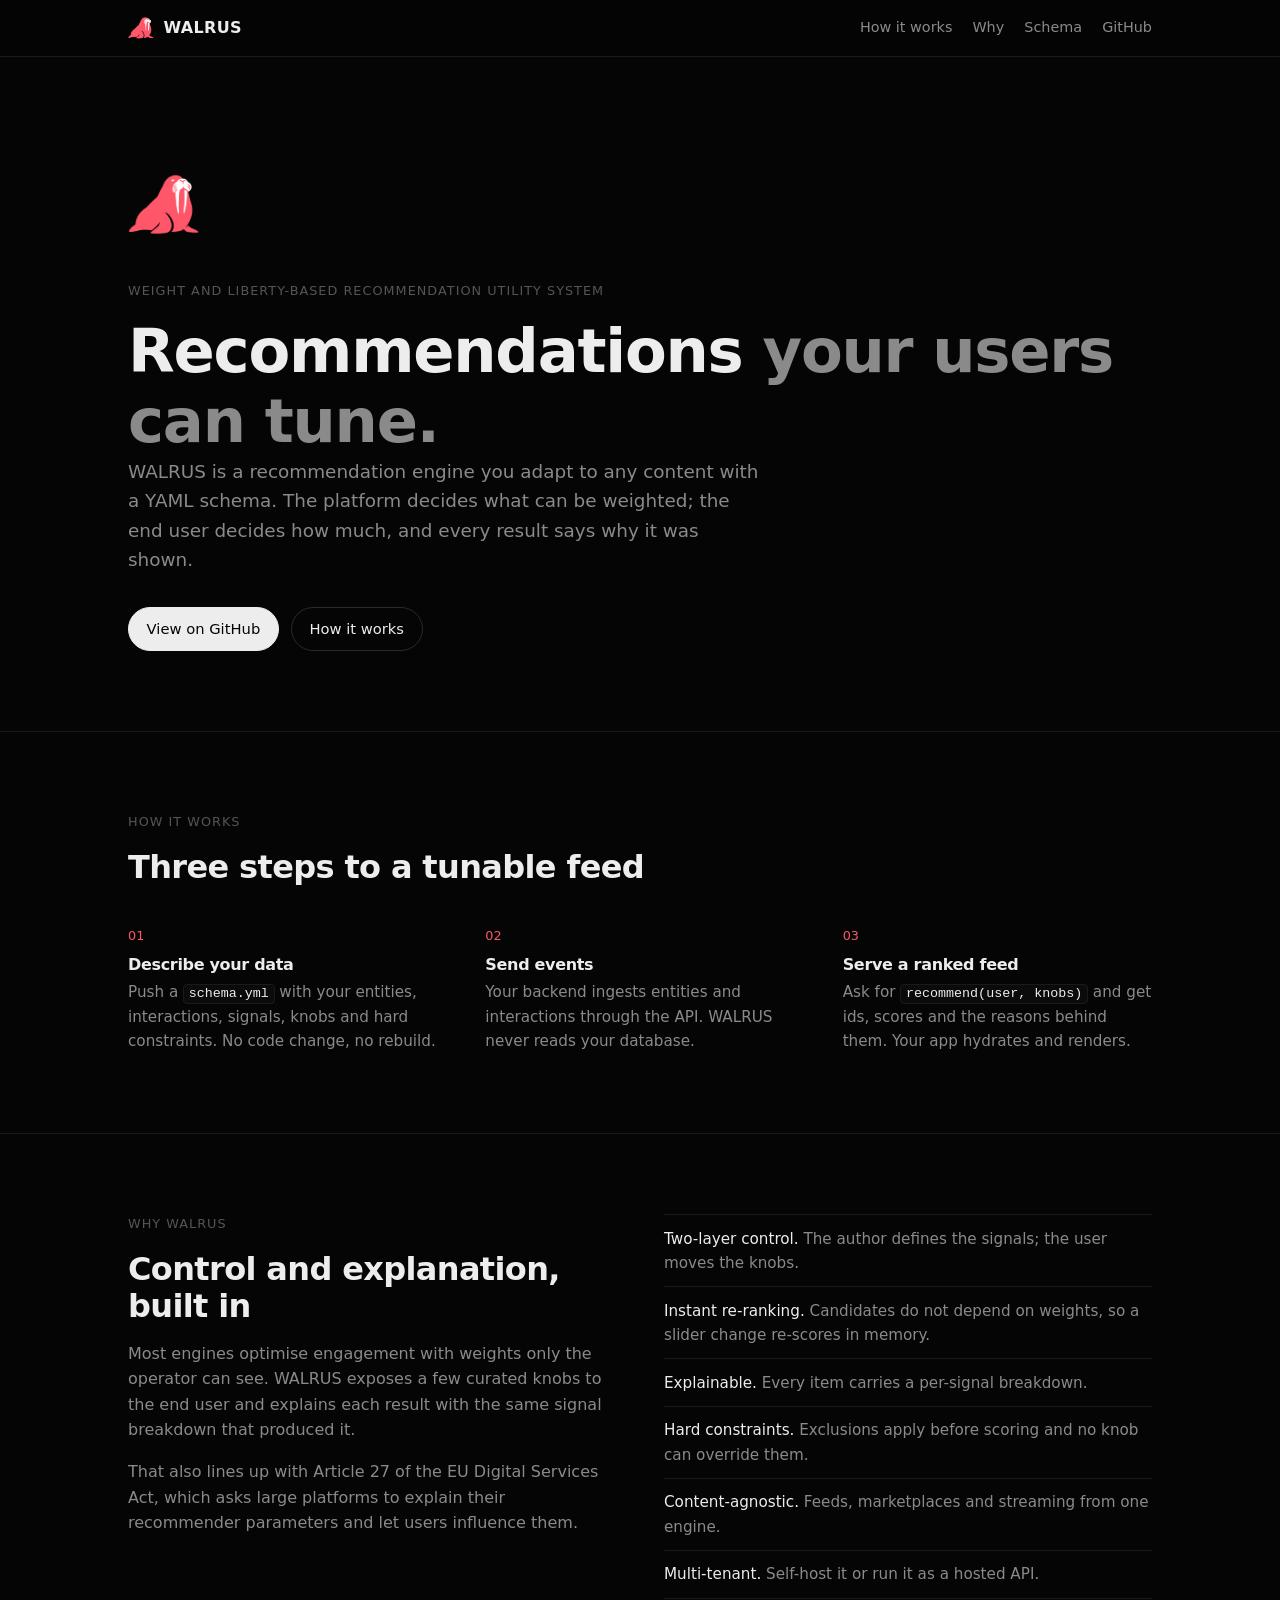
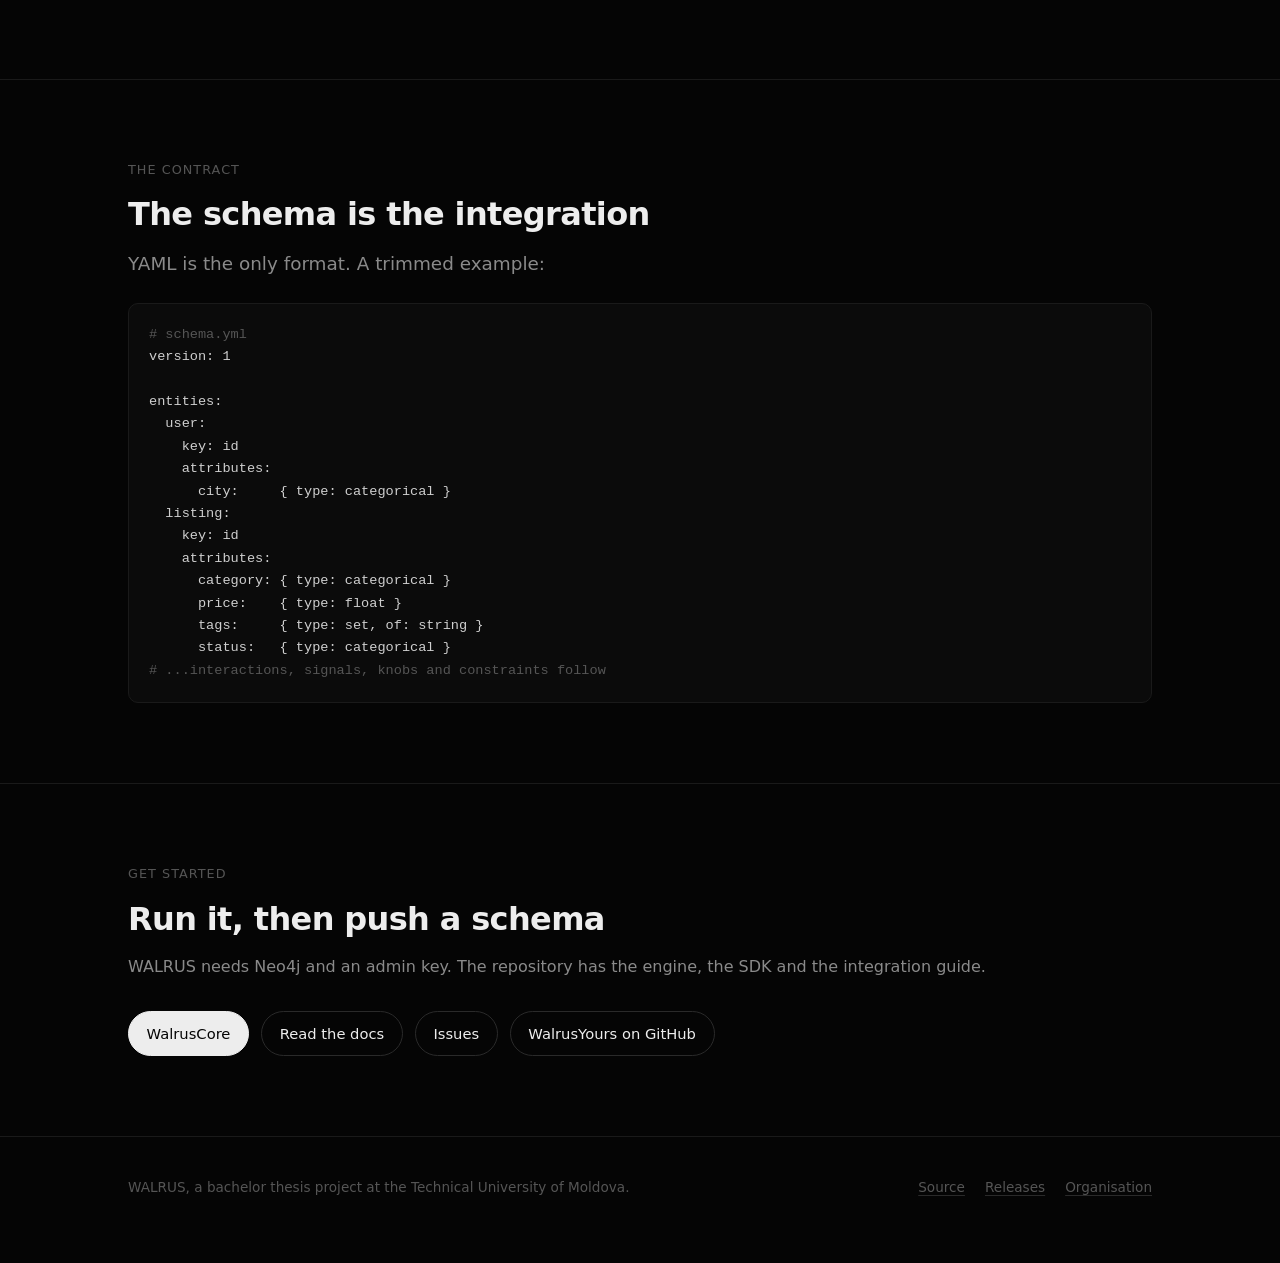
==== index.html @ cd447603 "feat(pages): add page" ====
<!doctype html>
<html lang="en">
<head>
  <meta charset="utf-8">
  <meta name="viewport" content="width=device-width, initial-scale=1">
  <title>WALRUS: recommendations your users can tune</title>
  <meta name="description" content="WALRUS is a content-agnostic, schema-driven recommendation engine. Platforms describe their data in YAML; end users re-weight the ranking with a few knobs, and every result is explained.">
  <meta name="theme-color" content="#050505">
  <meta property="og:title" content="WALRUS: recommendations your users can tune">
  <meta property="og:description" content="A schema-driven recommendation engine with user-adjustable ranking and per-item explanations.">
  <meta property="og:image" content="assets/walrus.png">
  <link rel="icon" href="assets/favicon.svg" type="image/svg+xml">
  <link rel="stylesheet" href="style.css">
</head>
<body>

<header class="site">
  <div class="wrap">
    <a class="brand" href="#top"><img src="assets/walrus.png" alt="">WALRUS</a>
    <nav class="site" aria-label="Main">
      <a href="#how">How it works</a>
      <a href="#why">Why</a>
      <a href="#schema">Schema</a>
      <a class="keep" href="https://github.com/WalrusYours/WalrusCore">GitHub</a>
    </nav>
  </div>
</header>

<main id="top">

  <section class="hero">
    <div class="wrap">
      <img class="mark" src="assets/walrus.png" alt="WALRUS logo">
      <p class="eyebrow">Weight And Liberty-based Recommendation Utility System</p>
      <h1>Recommendations <span>your users can tune.</span></h1>
      <p class="lead">
        WALRUS is a recommendation engine you adapt to any content with a YAML schema.
        The platform decides what can be weighted; the end user decides how much,
        and every result says why it was shown.
      </p>
      <div class="actions">
        <a class="btn primary" href="https://github.com/WalrusYours/WalrusCore">View on GitHub</a>
        <a class="btn" href="#how">How it works</a>
      </div>
    </div>
  </section>

  <section id="how">
    <div class="wrap">
      <p class="eyebrow">How it works</p>
      <h2>Three steps to a tunable feed</h2>
      <div class="grid">
        <div>
          <span class="step-num">01</span>
          <h3>Describe your data</h3>
          <p>Push a <code>schema.yml</code> with your entities, interactions, signals, knobs and hard constraints. No code change, no rebuild.</p>
        </div>
        <div>
          <span class="step-num">02</span>
          <h3>Send events</h3>
          <p>Your backend ingests entities and interactions through the API. WALRUS never reads your database.</p>
        </div>
        <div>
          <span class="step-num">03</span>
          <h3>Serve a ranked feed</h3>
          <p>Ask for <code>recommend(user, knobs)</code> and get ids, scores and the reasons behind them. Your app hydrates and renders.</p>
        </div>
      </div>
    </div>
  </section>

  <section id="why">
    <div class="wrap cols">
      <div>
        <p class="eyebrow">Why WALRUS</p>
        <h2>Control and explanation, built in</h2>
        <p>Most engines optimise engagement with weights only the operator can see. WALRUS exposes a few curated knobs to the end user and explains each result with the same signal breakdown that produced it.</p>
        <p>That also lines up with Article 27 of the EU Digital Services Act, which asks large platforms to explain their recommender parameters and let users influence them.</p>
      </div>
      <ul class="plain">
        <li><strong>Two-layer control.</strong> The author defines the signals; the user moves the knobs.</li>
        <li><strong>Instant re-ranking.</strong> Candidates do not depend on weights, so a slider change re-scores in memory.</li>
        <li><strong>Explainable.</strong> Every item carries a per-signal breakdown.</li>
        <li><strong>Hard constraints.</strong> Exclusions apply before scoring and no knob can override them.</li>
        <li><strong>Content-agnostic.</strong> Feeds, marketplaces and streaming from one engine.</li>
        <li><strong>Multi-tenant.</strong> Self-host it or run it as a hosted API.</li>
      </ul>
    </div>
  </section>

  <section id="schema">
    <div class="wrap">
      <p class="eyebrow">The contract</p>
      <h2>The schema is the integration</h2>
      <p class="lead">YAML is the only format. A trimmed example:</p>
<pre><code><span class="c"># schema.yml</span>
version: 1

entities:
  user:
    key: id
    attributes:
      city:     { type: categorical }
  listing:
    key: id
    attributes:
      category: { type: categorical }
      price:    { type: float }
      tags:     { type: set, of: string }
      status:   { type: categorical }
<span class="c"># ...interactions, signals, knobs and constraints follow</span></code></pre>
    </div>
  </section>

  <section id="start">
    <div class="wrap">
      <p class="eyebrow">Get started</p>
      <h2>Run it, then push a schema</h2>
      <p>WALRUS needs Neo4j and an admin key. The repository has the engine, the SDK and the integration guide.</p>
      <div class="actions">
        <a class="btn primary" href="https://github.com/WalrusYours/WalrusCore">WalrusCore</a>
        <a class="btn" href="https://github.com/WalrusYours/WalrusCore#readme">Read the docs</a>
        <a class="btn" href="https://github.com/WalrusYours/WalrusCore/issues">Issues</a>
        <a class="btn" href="https://github.com/WalrusYours">WalrusYours on GitHub</a>
      </div>
    </div>
  </section>

</main>

<footer>
  <div class="wrap">
    <span>WALRUS, a bachelor thesis project at the Technical University of Moldova.</span>
    <span class="links">
      <a href="https://github.com/WalrusYours/WalrusCore">Source</a>
      <a href="https://github.com/WalrusYours/WalrusCore/releases">Releases</a>
      <a href="https://github.com/WalrusYours">Organisation</a>
    </span>
  </div>
</footer>

</body>
</html>
---- style.css ----
:root {
  --bg: #050505;
  --panel: #0b0b0b;
  --line: #1a1a1a;
  --line-strong: #2a2a2a;
  --ink: #ededed;
  --muted: #8a8a8a;
  --faint: #555555;
  --accent: #f4586a; /* the coral of the logo, used sparingly */
  --max: 64rem;
  color-scheme: dark;
}

*,
*::before,
*::after {
  box-sizing: border-box;
}

html {
  scroll-behavior: smooth;
}

body {
  margin: 0;
  background: var(--bg);
  color: var(--ink);
  font: 16px/1.6 system-ui, -apple-system, "Segoe UI", Roboto, sans-serif;
  -webkit-font-smoothing: antialiased;
}

a {
  color: inherit;
  text-decoration-color: var(--line-strong);
  text-underline-offset: 3px;
}
a:hover {
  text-decoration-color: var(--ink);
}
a:focus-visible,
button:focus-visible {
  outline: 2px solid var(--faint);
  outline-offset: 3px;
  border-radius: 4px;
}

.wrap {
  width: min(100% - 2rem, var(--max));
  margin-inline: auto;
}

/* Header */
header.site {
  position: sticky;
  top: 0;
  z-index: 10;
  background: rgb(5 5 5 / 0.85);
  backdrop-filter: blur(8px);
  border-bottom: 1px solid var(--line);
}
header.site .wrap {
  display: flex;
  align-items: center;
  gap: 1.5rem;
  height: 3.5rem;
}
.brand {
  display: flex;
  align-items: center;
  gap: 0.6rem;
  font-weight: 600;
  letter-spacing: 0.02em;
  text-decoration: none;
}
.brand img {
  width: 26px;
  height: auto;
}
nav.site {
  margin-left: auto;
  display: flex;
  gap: 1.25rem;
  font-size: 0.9rem;
  color: var(--muted);
}
nav.site a {
  text-decoration: none;
}
nav.site a:hover {
  color: var(--ink);
}

/* Sections */
section {
  padding: 5rem 0;
  border-bottom: 1px solid var(--line);
}
section:last-of-type {
  border-bottom: 0;
}
h1,
h2,
h3 {
  margin: 0;
  font-weight: 600;
  letter-spacing: -0.02em;
  line-height: 1.15;
}
h1 {
  font-size: clamp(2.2rem, 6vw, 3.8rem);
}
h2 {
  font-size: clamp(1.5rem, 3.5vw, 2rem);
  margin-bottom: 1rem;
}
h3 {
  font-size: 1rem;
  margin-bottom: 0.4rem;
}
p {
  margin: 0 0 1rem;
  color: var(--muted);
}
.eyebrow {
  margin-bottom: 1rem;
  font-size: 0.8rem;
  letter-spacing: 0.08em;
  text-transform: uppercase;
  color: var(--faint);
}
.lead {
  max-width: 40rem;
  font-size: 1.15rem;
}

/* Hero */
.hero {
  padding: 7rem 0 5rem;
}
.hero img.mark {
  width: 72px;
  height: auto;
  margin-bottom: 2rem;
}
.hero h1 span {
  color: var(--muted);
}
.actions {
  display: flex;
  flex-wrap: wrap;
  gap: 0.75rem;
  margin-top: 2rem;
}
.btn {
  display: inline-flex;
  align-items: center;
  gap: 0.5rem;
  padding: 0.6rem 1.1rem;
  border: 1px solid var(--line-strong);
  border-radius: 999px;
  font-size: 0.92rem;
  text-decoration: none;
  color: var(--ink);
  transition: border-color 0.15s, background 0.15s;
}
.btn:hover {
  border-color: var(--ink);
}
.btn.primary {
  background: var(--ink);
  border-color: var(--ink);
  color: var(--bg);
}
.btn.primary:hover {
  background: #fff;
}

/* Grids */
.grid {
  display: grid;
  gap: 2rem 3rem;
  margin-top: 2.5rem;
  grid-template-columns: repeat(auto-fit, minmax(14rem, 1fr));
}
.grid p {
  margin: 0;
  font-size: 0.95rem;
}
.step-num {
  display: block;
  margin-bottom: 0.6rem;
  font-size: 0.8rem;
  color: var(--accent);
  font-variant-numeric: tabular-nums;
}

/* Code */
pre {
  margin: 1.5rem 0 0;
  padding: 1.25rem;
  overflow-x: auto;
  background: var(--panel);
  border: 1px solid var(--line);
  border-radius: 10px;
  font: 0.85rem/1.65 ui-monospace, SFMono-Regular, Menlo, Consolas, monospace;
  color: #cfcfcf;
}
code {
  font-family: ui-monospace, SFMono-Regular, Menlo, Consolas, monospace;
}
p code,
li code {
  padding: 0.1em 0.35em;
  background: var(--panel);
  border: 1px solid var(--line);
  border-radius: 4px;
  font-size: 0.88em;
  color: var(--ink);
}
pre .c {
  color: var(--faint);
}

/* Two columns */
.cols {
  display: grid;
  gap: 3rem;
  grid-template-columns: repeat(auto-fit, minmax(18rem, 1fr));
  align-items: start;
}
ul.plain {
  margin: 0;
  padding: 0;
  list-style: none;
}
ul.plain li {
  padding: 0.7rem 0;
  border-top: 1px solid var(--line);
  color: var(--muted);
  font-size: 0.95rem;
}
ul.plain li:last-child {
  border-bottom: 1px solid var(--line);
}
ul.plain strong {
  color: var(--ink);
  font-weight: 500;
}

/* Footer */
footer {
  padding: 2.5rem 0 4rem;
  border-top: 1px solid var(--line);
  color: var(--faint);
  font-size: 0.85rem;
}
footer .wrap {
  display: flex;
  flex-wrap: wrap;
  gap: 1rem 2rem;
  align-items: center;
}
footer .links {
  margin-left: auto;
  display: flex;
  gap: 1.25rem;
}

@media (max-width: 40rem) {
  nav.site a:not(.keep) {
    display: none;
  }
  section {
    padding: 3.5rem 0;
  }
  .hero {
    padding: 4rem 0 3rem;
  }
}

@media (prefers-reduced-motion: reduce) {
  html {
    scroll-behavior: auto;
  }
  .btn {
    transition: none;
  }
}
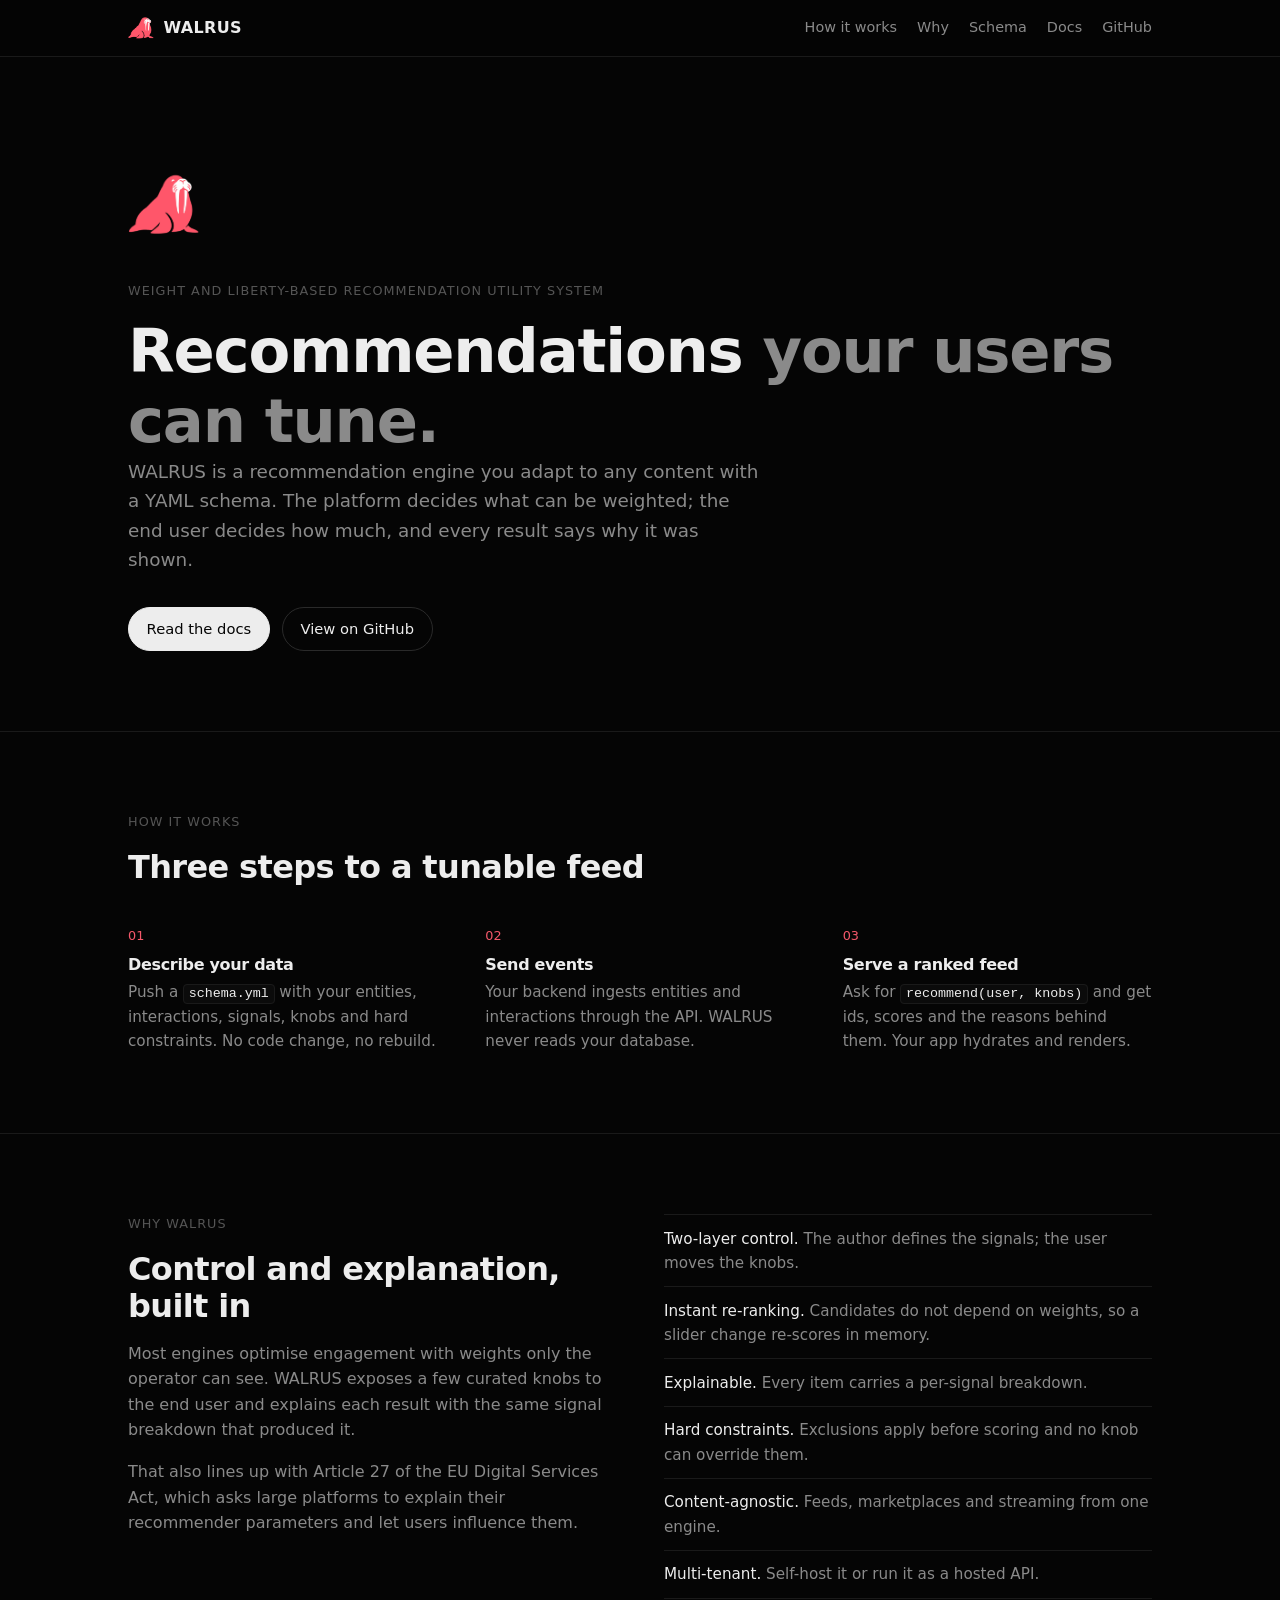
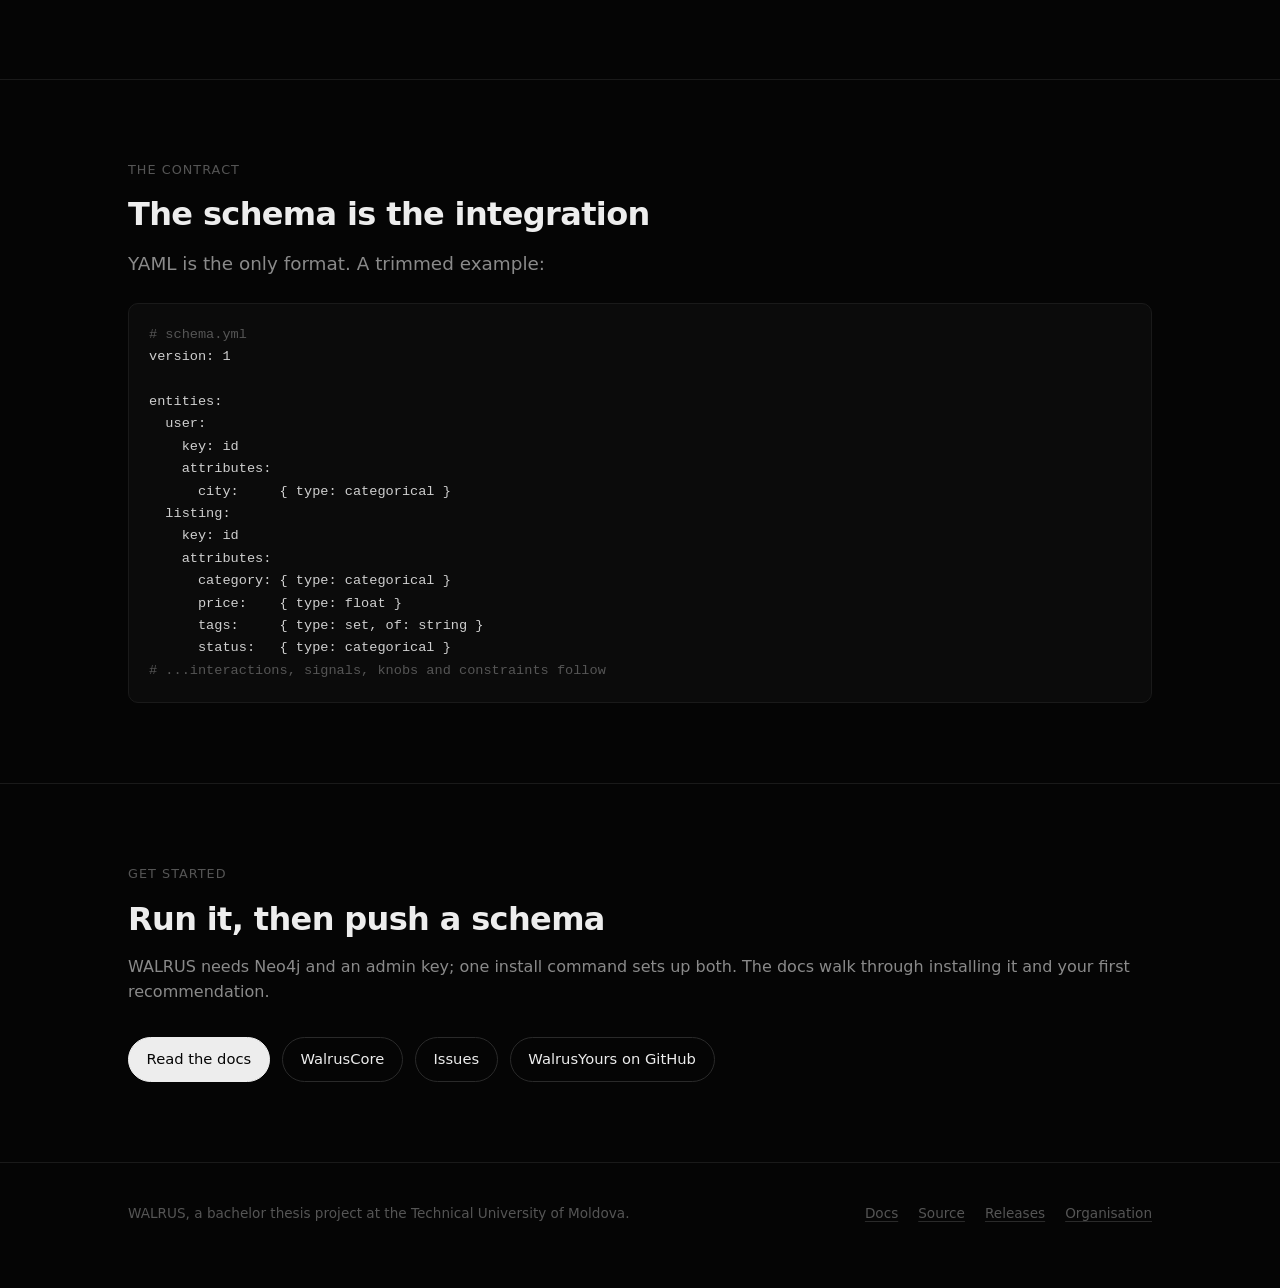
==== commit 2ddcf682: "docs: add docs" ====
--- a/index.html
+++ b/index.html
@@ -4,13 +4,40 @@
   <meta charset="utf-8">
   <meta name="viewport" content="width=device-width, initial-scale=1">
   <title>WALRUS: recommendations your users can tune</title>
-  <meta name="description" content="WALRUS is a content-agnostic, schema-driven recommendation engine. Platforms describe their data in YAML; end users re-weight the ranking with a few knobs, and every result is explained.">
+  <meta name="description" content="WALRUS (Weight And Liberty-based Recommendation Utility System) is a content-agnostic, schema-driven recommendation engine. Platforms describe their data in YAML; end users re-weight the ranking with a few knobs, and every result is explained.">
+  <meta name="application-name" content="WALRUS">
+  <meta name="apple-mobile-web-app-title" content="WALRUS">
+  <meta name="keywords" content="WALRUS, recommendation engine, recommender system, user-controlled ranking, explainable recommendations, schema-driven, Digital Services Act, Article 27, Neo4j, Go">
+  <meta name="robots" content="index, follow, max-image-preview:large">
+  <meta name="color-scheme" content="dark">
   <meta name="theme-color" content="#050505">
+  <link rel="canonical" href="https://walrusyours.github.io/">
+
+  <meta property="og:type" content="website">
+  <meta property="og:site_name" content="WALRUS">
+  <meta property="og:locale" content="en_US">
+  <meta property="og:url" content="https://walrusyours.github.io/">
   <meta property="og:title" content="WALRUS: recommendations your users can tune">
-  <meta property="og:description" content="A schema-driven recommendation engine with user-adjustable ranking and per-item explanations.">
-  <meta property="og:image" content="assets/walrus.png">
+  <meta property="og:description" content="Weight And Liberty-based Recommendation Utility System. A schema-driven recommendation engine with user-adjustable ranking and per-item explanations.">
+  <meta property="og:image" content="https://walrusyours.github.io/assets/og.png">
+  <meta property="og:image:secure_url" content="https://walrusyours.github.io/assets/og.png">
+  <meta property="og:image:type" content="image/png">
+  <meta property="og:image:width" content="1200">
+  <meta property="og:image:height" content="630">
+  <meta property="og:image:alt" content="WALRUS: Weight And Liberty-based Recommendation Utility System, with the coral walrus logo on a near-black background.">
+
+  <meta name="twitter:card" content="summary_large_image">
+  <meta name="twitter:title" content="WALRUS: recommendations your users can tune">
+  <meta name="twitter:description" content="Weight And Liberty-based Recommendation Utility System. Describe your data in YAML; let users tune the ranking; every result explains itself.">
+  <meta name="twitter:image" content="https://walrusyours.github.io/assets/og.png">
+  <meta name="twitter:image:alt" content="WALRUS: Weight And Liberty-based Recommendation Utility System, with the coral walrus logo on a near-black background.">
+
   <link rel="icon" href="assets/favicon.svg" type="image/svg+xml">
+  <link rel="apple-touch-icon" href="assets/walrus.png">
   <link rel="stylesheet" href="style.css">
+  <script type="application/ld+json">
+  {"@context":"https://schema.org","@type":"SoftwareApplication","name":"WALRUS","alternateName":"Weight And Liberty-based Recommendation Utility System","applicationCategory":"DeveloperApplication","operatingSystem":"Any","description":"A content-agnostic, schema-driven recommendation engine whose end users can re-weight the ranking through a few curated knobs.","url":"https://walrusyours.github.io/","image":"https://walrusyours.github.io/assets/og.png","codeRepository":"https://github.com/WalrusYours/WalrusCore"}
+  </script>
 </head>
 <body>
 
@@ -21,6 +48,7 @@
       <a href="#how">How it works</a>
       <a href="#why">Why</a>
       <a href="#schema">Schema</a>
+      <a class="keep" href="docs/">Docs</a>
       <a class="keep" href="https://github.com/WalrusYours/WalrusCore">GitHub</a>
     </nav>
   </div>
@@ -39,8 +67,8 @@
         and every result says why it was shown.
       </p>
       <div class="actions">
-        <a class="btn primary" href="https://github.com/WalrusYours/WalrusCore">View on GitHub</a>
-        <a class="btn" href="#how">How it works</a>
+        <a class="btn primary" href="docs/">Read the docs</a>
+        <a class="btn" href="https://github.com/WalrusYours/WalrusCore">View on GitHub</a>
       </div>
     </div>
   </section>
@@ -116,10 +144,10 @@
     <div class="wrap">
       <p class="eyebrow">Get started</p>
       <h2>Run it, then push a schema</h2>
-      <p>WALRUS needs Neo4j and an admin key. The repository has the engine, the SDK and the integration guide.</p>
+      <p>WALRUS needs Neo4j and an admin key; one install command sets up both. The docs walk through installing it and your first recommendation.</p>
       <div class="actions">
-        <a class="btn primary" href="https://github.com/WalrusYours/WalrusCore">WalrusCore</a>
-        <a class="btn" href="https://github.com/WalrusYours/WalrusCore#readme">Read the docs</a>
+        <a class="btn primary" href="docs/">Read the docs</a>
+        <a class="btn" href="https://github.com/WalrusYours/WalrusCore">WalrusCore</a>
         <a class="btn" href="https://github.com/WalrusYours/WalrusCore/issues">Issues</a>
         <a class="btn" href="https://github.com/WalrusYours">WalrusYours on GitHub</a>
       </div>
@@ -132,6 +160,7 @@
   <div class="wrap">
     <span>WALRUS, a bachelor thesis project at the Technical University of Moldova.</span>
     <span class="links">
+      <a href="docs/">Docs</a>
       <a href="https://github.com/WalrusYours/WalrusCore">Source</a>
       <a href="https://github.com/WalrusYours/WalrusCore/releases">Releases</a>
       <a href="https://github.com/WalrusYours">Organisation</a>
--- a/style.css
+++ b/style.css
@@ -266,6 +266,148 @@
   gap: 1.25rem;
 }
 
+/* Docs */
+.docs {
+  display: grid;
+  grid-template-columns: 14rem minmax(0, 1fr);
+  gap: 3rem;
+  padding: 3rem 0 5rem;
+  align-items: start;
+}
+.docs-nav {
+  position: sticky;
+  top: 5rem;
+  max-height: calc(100vh - 6.5rem);
+  overflow-y: auto;
+  font-size: 0.9rem;
+}
+.docs-nav h4 {
+  margin: 1.5rem 0 0.4rem;
+  font-size: 0.75rem;
+  font-weight: 500;
+  letter-spacing: 0.08em;
+  text-transform: uppercase;
+  color: var(--faint);
+}
+.docs-nav h4:first-child {
+  margin-top: 0;
+}
+.docs-nav a {
+  display: block;
+  padding: 0.25rem 0 0.25rem 0.75rem;
+  border-left: 1px solid var(--line);
+  color: var(--muted);
+  text-decoration: none;
+}
+.docs-nav a:hover {
+  color: var(--ink);
+  border-left-color: var(--faint);
+}
+.docs-nav a[aria-current="page"] {
+  color: var(--ink);
+  border-left-color: var(--accent);
+}
+.doc {
+  min-width: 0;
+  max-width: 46rem;
+}
+.doc h1 {
+  font-size: clamp(2rem, 5vw, 2.6rem);
+  margin-bottom: 1rem;
+}
+.doc h2 {
+  margin: 3.5rem 0 1rem;
+  padding-top: 2rem;
+  border-top: 1px solid var(--line);
+  scroll-margin-top: 4.5rem;
+}
+.doc .lead + h2 {
+  margin-top: 2.5rem;
+}
+.doc h3 {
+  margin: 2rem 0 0.5rem;
+  font-size: 1.05rem;
+  scroll-margin-top: 4.5rem;
+}
+.doc ul,
+.doc ol {
+  margin: 0 0 1rem;
+  padding-left: 1.3rem;
+  color: var(--muted);
+}
+.doc li {
+  margin-bottom: 0.35rem;
+}
+.doc li strong,
+.doc p strong {
+  color: var(--ink);
+  font-weight: 500;
+}
+.doc a {
+  text-decoration-color: var(--faint);
+}
+.doc pre {
+  margin: 1rem 0 1.5rem;
+}
+.doc table {
+  width: 100%;
+  margin: 0;
+  border-collapse: collapse;
+  font-size: 0.9rem;
+}
+.doc th,
+.doc td {
+  padding: 0.55rem 0.8rem 0.55rem 0;
+  border-bottom: 1px solid var(--line);
+  text-align: left;
+  vertical-align: top;
+  color: var(--muted);
+}
+.doc th {
+  font-weight: 500;
+  color: var(--ink);
+  border-bottom-color: var(--line-strong);
+}
+.doc td:first-child {
+  color: var(--ink);
+}
+.table-scroll {
+  margin: 1rem 0 1.5rem;
+  overflow-x: auto;
+}
+.note {
+  margin: 1.5rem 0;
+  padding: 0.9rem 1.1rem;
+  background: var(--panel);
+  border: 1px solid var(--line);
+  border-left: 2px solid var(--accent);
+  border-radius: 6px;
+  font-size: 0.92rem;
+  color: var(--muted);
+}
+.note p:last-child {
+  margin-bottom: 0;
+}
+.note strong {
+  color: var(--ink);
+  font-weight: 500;
+}
+.pager {
+  display: flex;
+  justify-content: space-between;
+  gap: 1rem;
+  margin-top: 4rem;
+  padding-top: 1.5rem;
+  border-top: 1px solid var(--line);
+}
+.pager a {
+  color: var(--muted);
+  text-decoration: none;
+}
+.pager a:hover {
+  color: var(--ink);
+}
+
 @media (max-width: 40rem) {
   nav.site a:not(.keep) {
     display: none;
@@ -273,6 +415,17 @@
   section {
     padding: 3.5rem 0;
   }
+  .docs {
+    grid-template-columns: minmax(0, 1fr);
+    gap: 1.5rem;
+    padding-top: 1.5rem;
+  }
+  .docs-nav {
+    position: static;
+    max-height: none;
+    padding-bottom: 1rem;
+    border-bottom: 1px solid var(--line);
+  }
   .hero {
     padding: 4rem 0 3rem;
   }
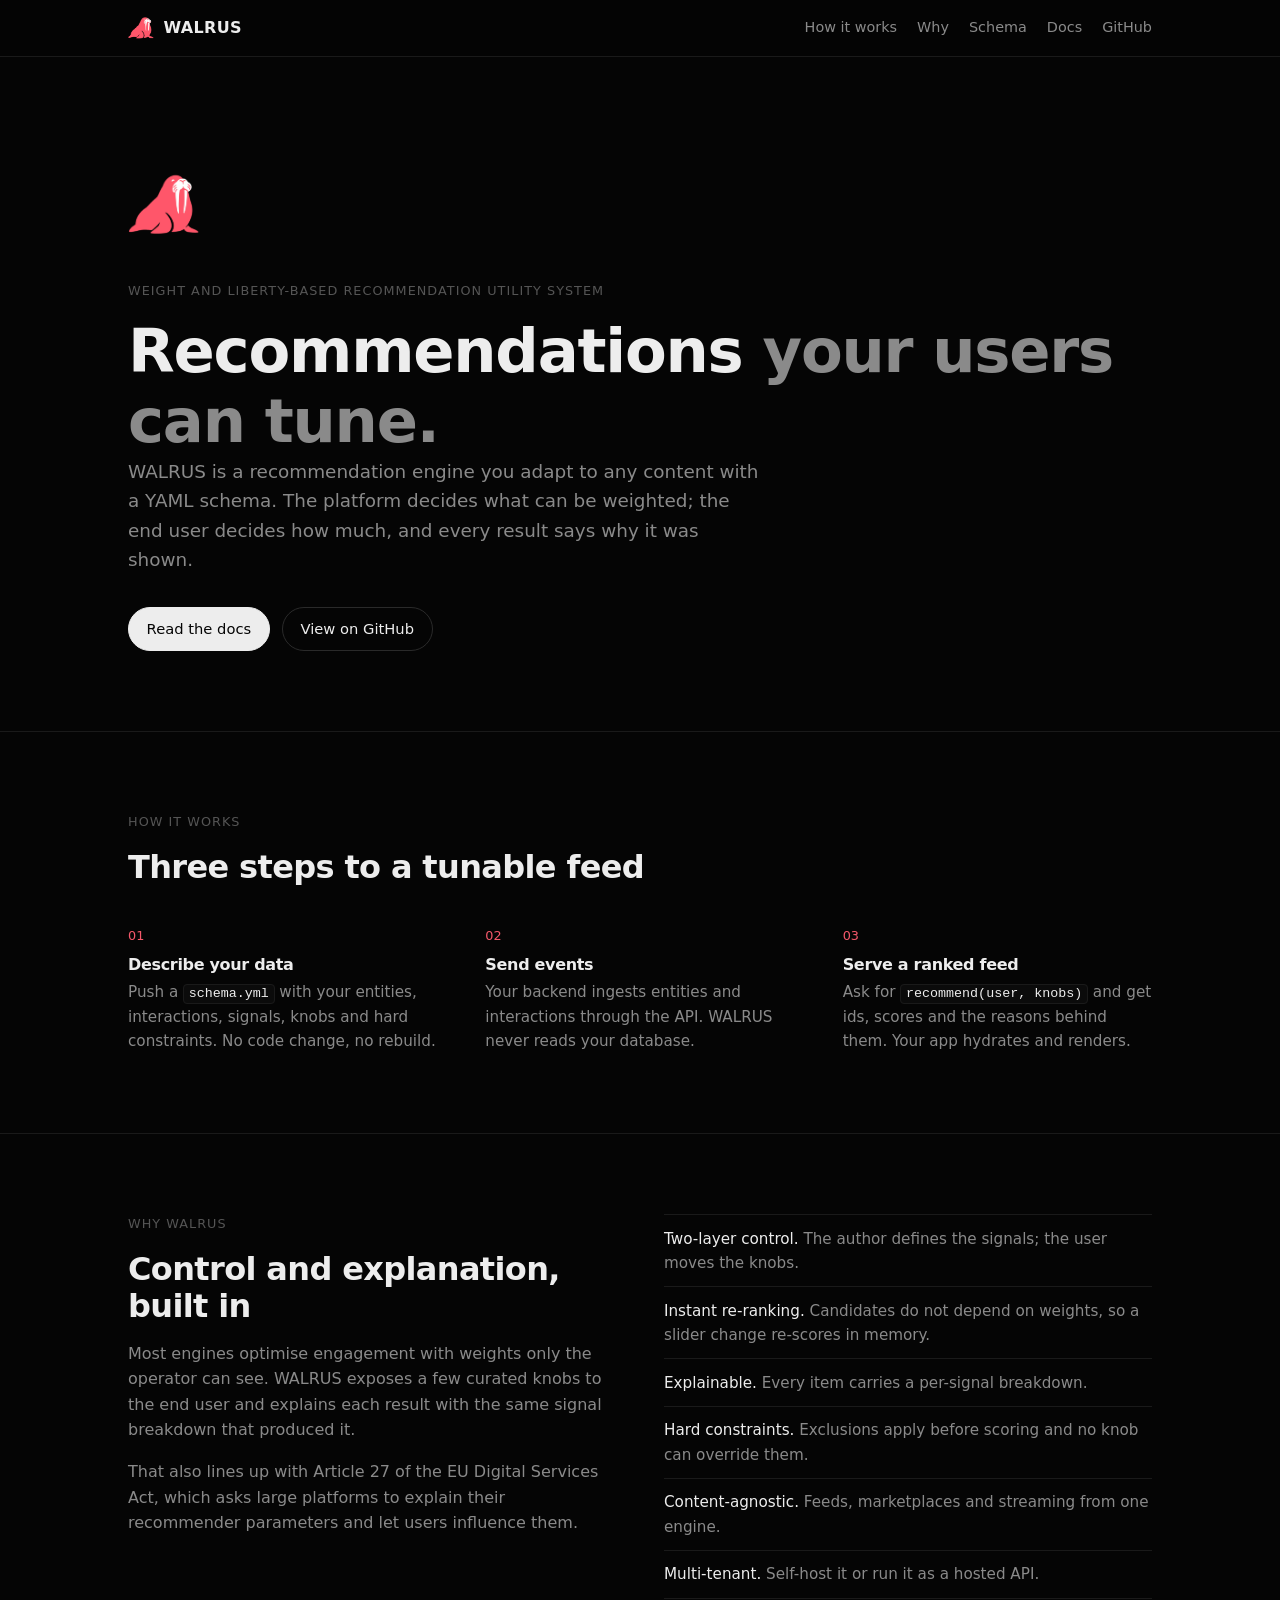
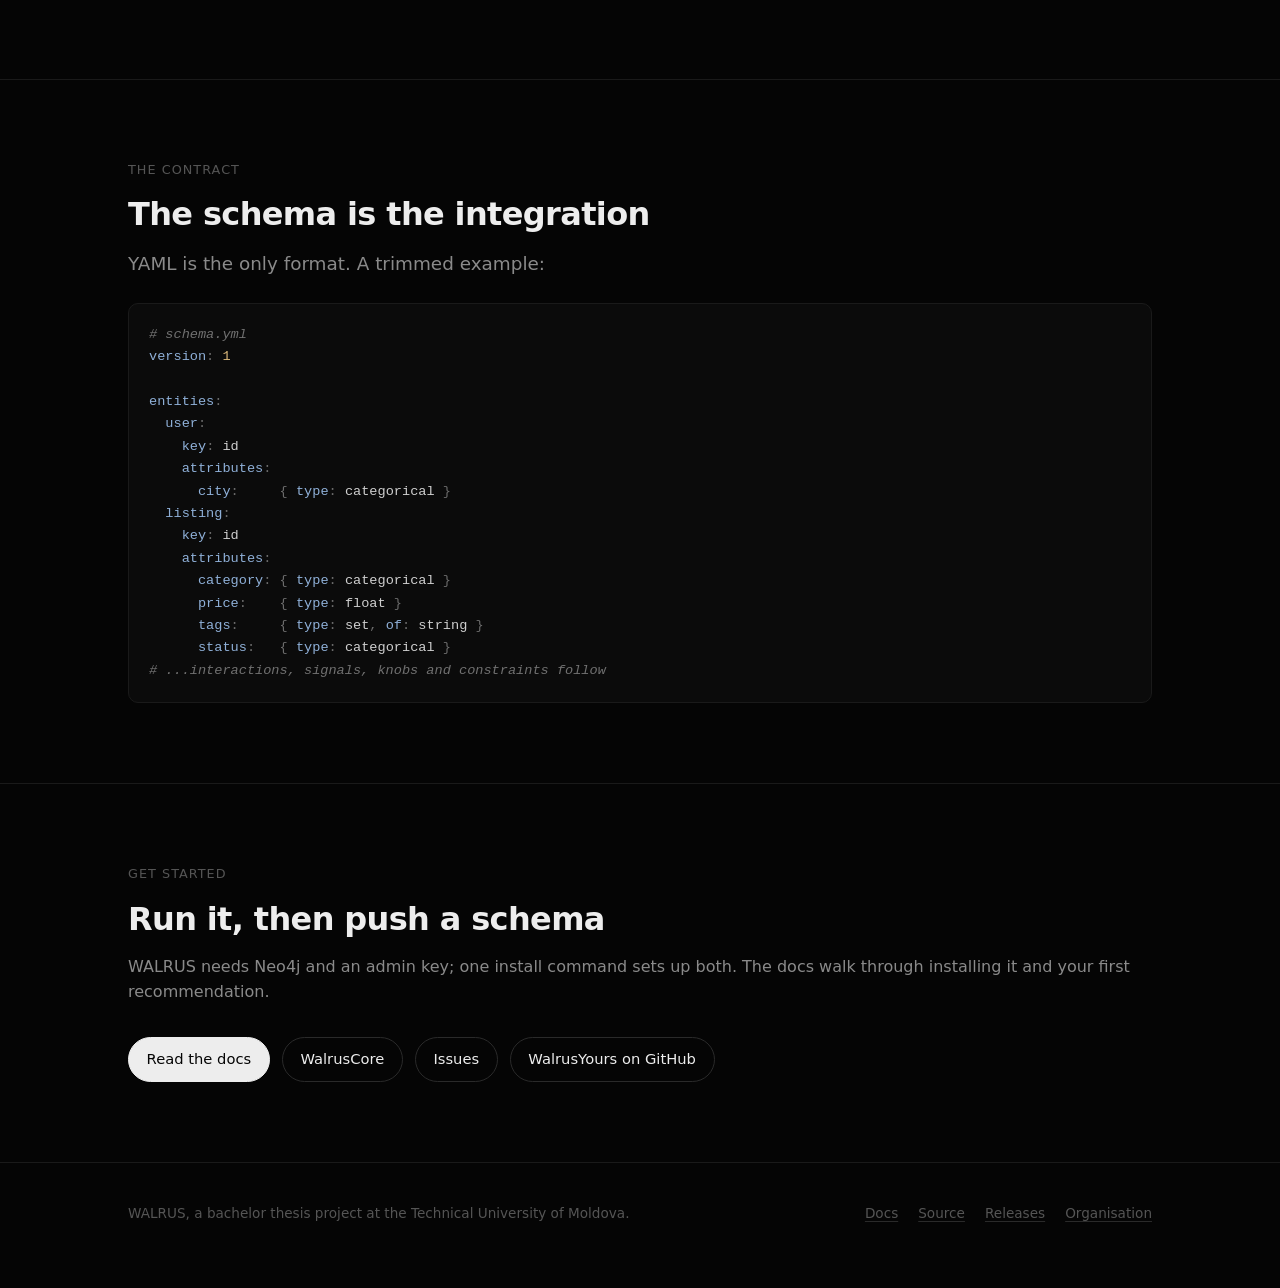
==== commit 235d7c58: "docs: add yml hightlight" ====
--- a/index.html
+++ b/index.html
@@ -35,6 +35,7 @@
   <link rel="icon" href="assets/favicon.svg" type="image/svg+xml">
   <link rel="apple-touch-icon" href="assets/walrus.png">
   <link rel="stylesheet" href="style.css">
+  <script src="assets/highlight.js" defer></script>
   <script type="application/ld+json">
   {"@context":"https://schema.org","@type":"SoftwareApplication","name":"WALRUS","alternateName":"Weight And Liberty-based Recommendation Utility System","applicationCategory":"DeveloperApplication","operatingSystem":"Any","description":"A content-agnostic, schema-driven recommendation engine whose end users can re-weight the ranking through a few curated knobs.","url":"https://walrusyours.github.io/","image":"https://walrusyours.github.io/assets/og.png","codeRepository":"https://github.com/WalrusYours/WalrusCore"}
   </script>
@@ -121,7 +122,7 @@
       <p class="eyebrow">The contract</p>
       <h2>The schema is the integration</h2>
       <p class="lead">YAML is the only format. A trimmed example:</p>
-<pre><code><span class="c"># schema.yml</span>
+<pre><code class="language-yaml"><span class="c"># schema.yml</span>
 version: 1
 
 entities:
--- a/style.css
+++ b/style.css
@@ -221,6 +221,35 @@
   color: var(--faint);
 }
 
+/* YAML highlighting (assets/highlight.js) */
+:root {
+  --hl-key: #8fb0d8;
+  --hl-str: #f08a96;
+  --hl-num: #d9b77a;
+  --hl-bool: #b79ae0;
+  --hl-punct: #6b6b6b;
+  --hl-comment: #707070;
+}
+pre .y-k {
+  color: var(--hl-key);
+}
+pre .y-s {
+  color: var(--hl-str);
+}
+pre .y-n {
+  color: var(--hl-num);
+}
+pre .y-b {
+  color: var(--hl-bool);
+}
+pre .y-p {
+  color: var(--hl-punct);
+}
+pre .y-c {
+  color: var(--hl-comment);
+  font-style: italic;
+}
+
 /* Two columns */
 .cols {
   display: grid;
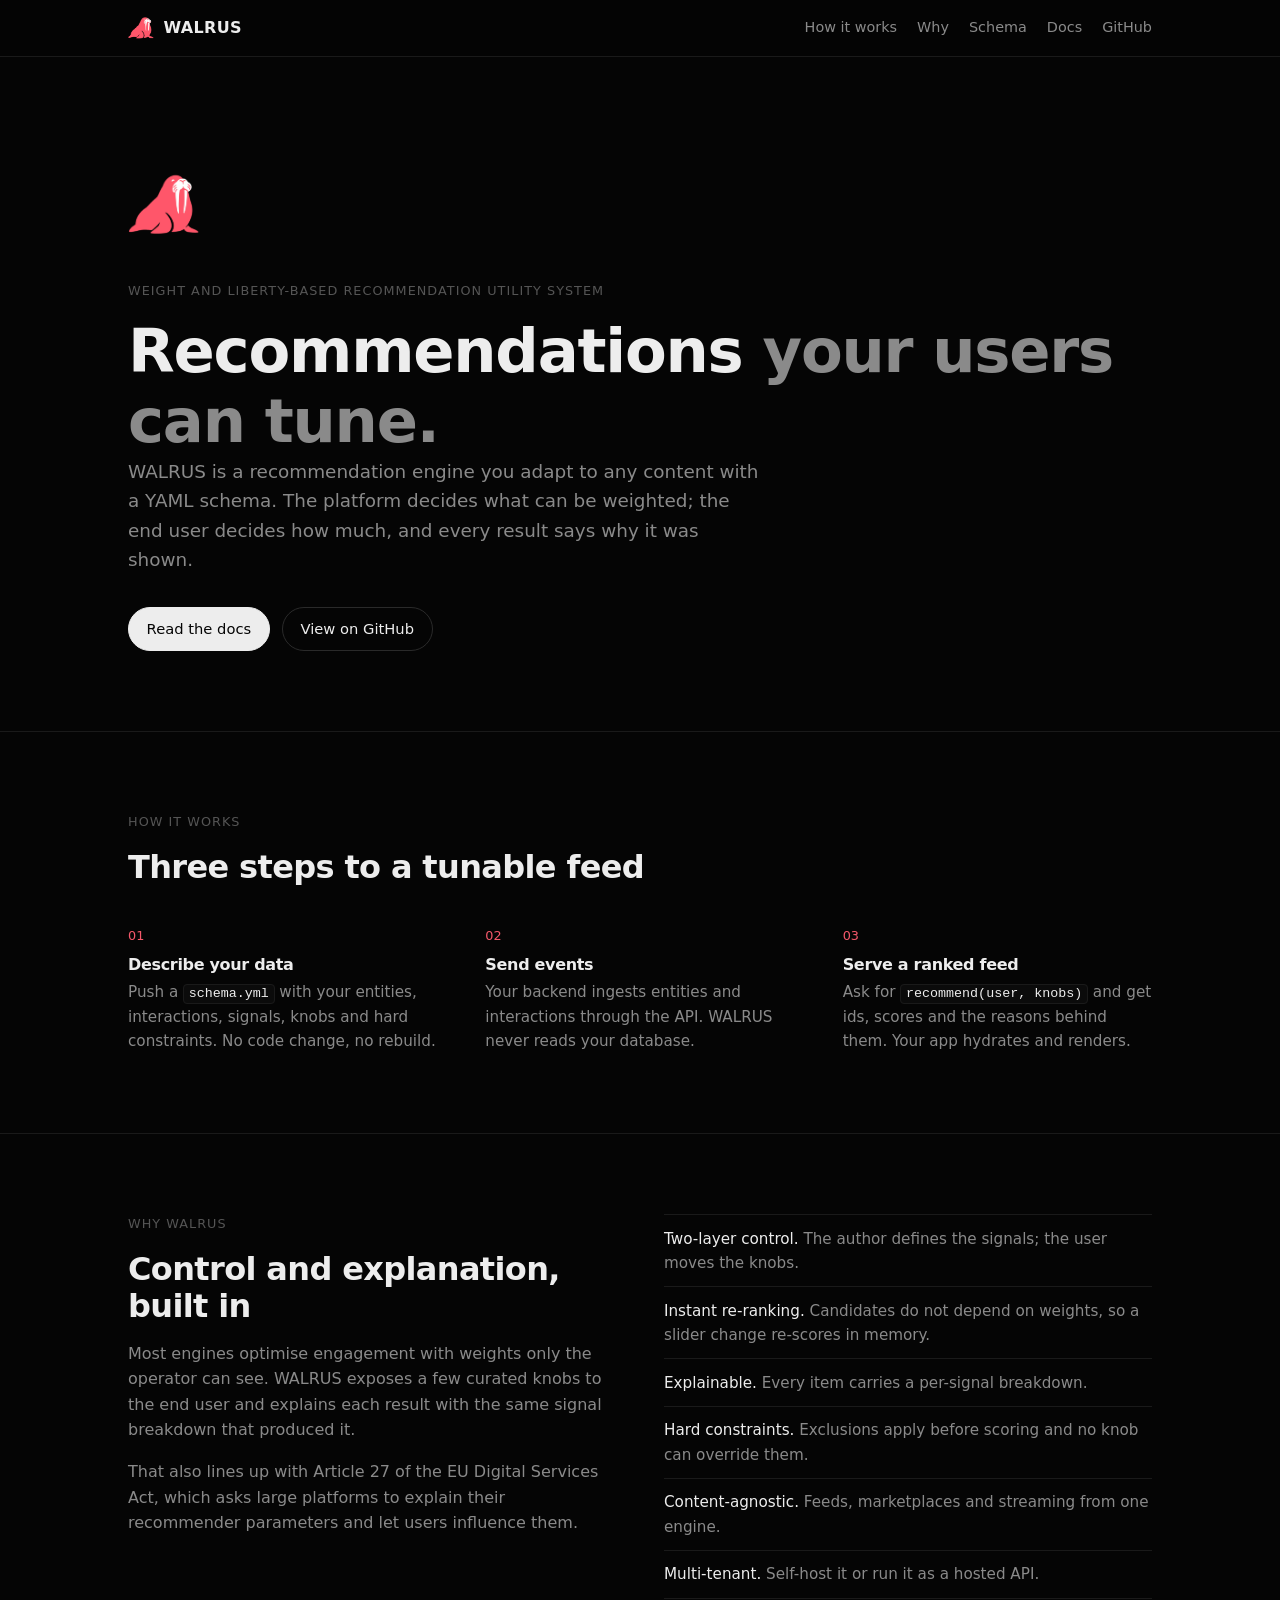
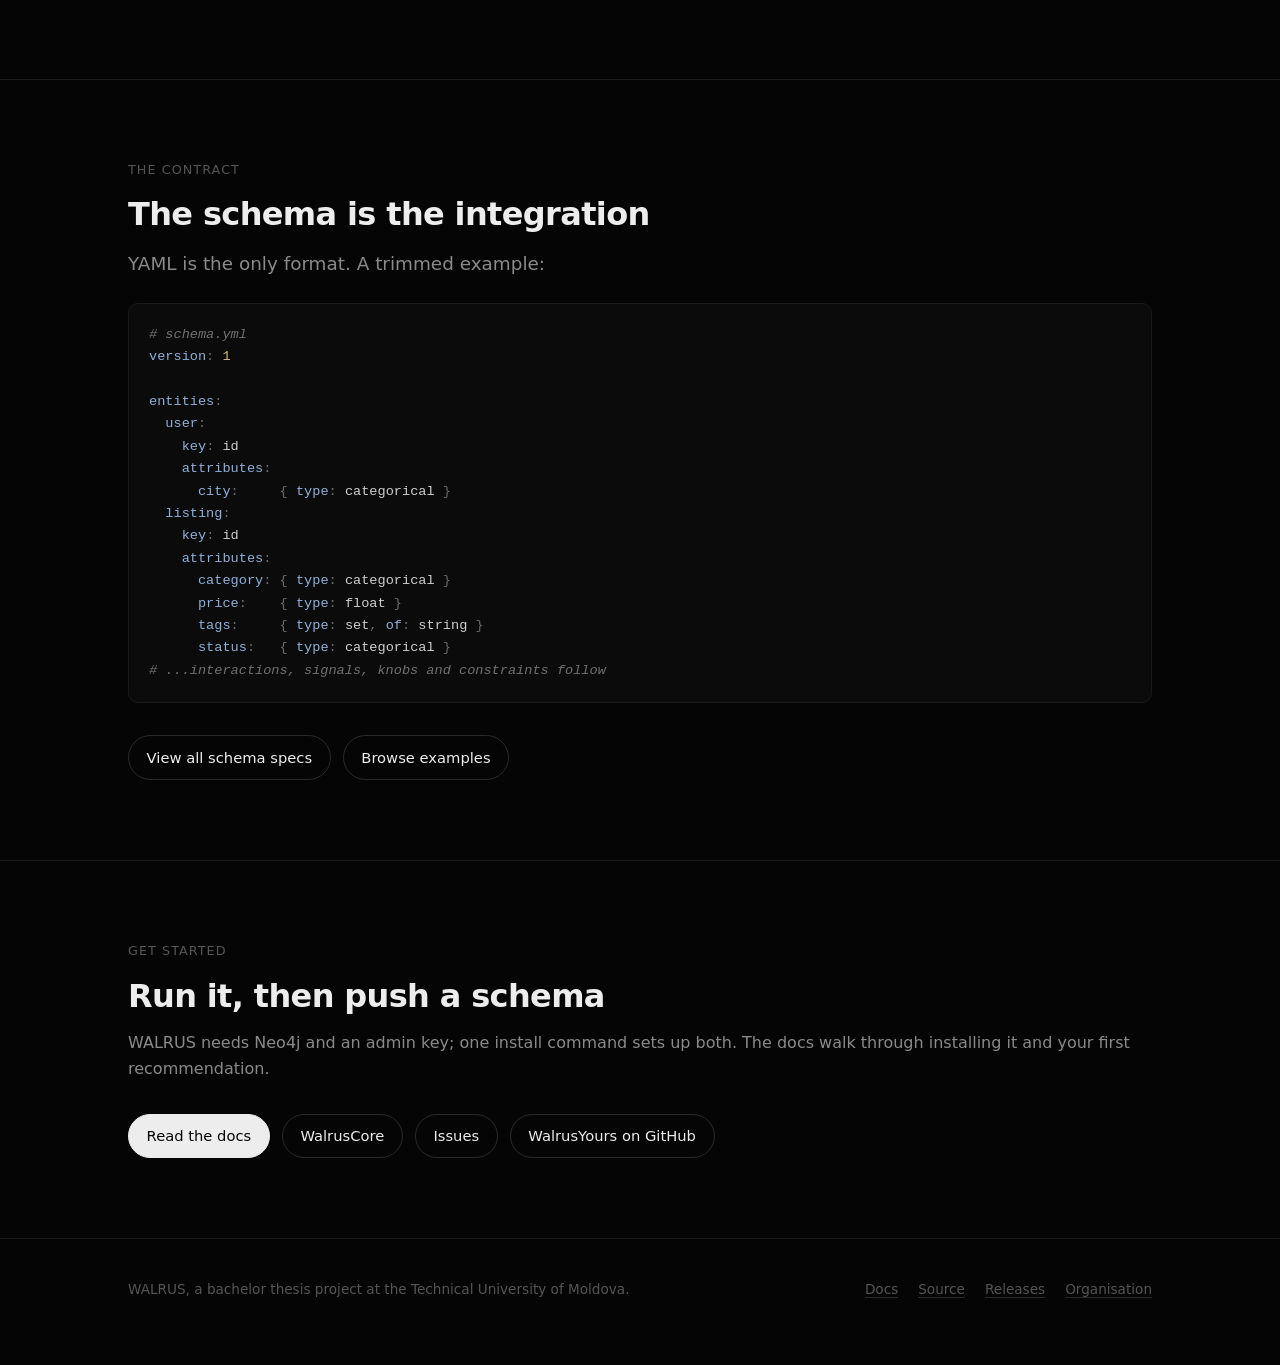
==== commit 5749eb27: "docs(schema): add schema linkS" ====
--- a/index.html
+++ b/index.html
@@ -138,6 +138,10 @@
       tags:     { type: set, of: string }
       status:   { type: categorical }
 <span class="c"># ...interactions, signals, knobs and constraints follow</span></code></pre>
+      <div class="actions">
+        <a class="btn" href="docs/schema.html">View all schema specs</a>
+        <a class="btn" href="https://github.com/WalrusYours/WalrusCore/tree/main/docs/schema/schema-examples">Browse examples</a>
+      </div>
     </div>
   </section>
 
